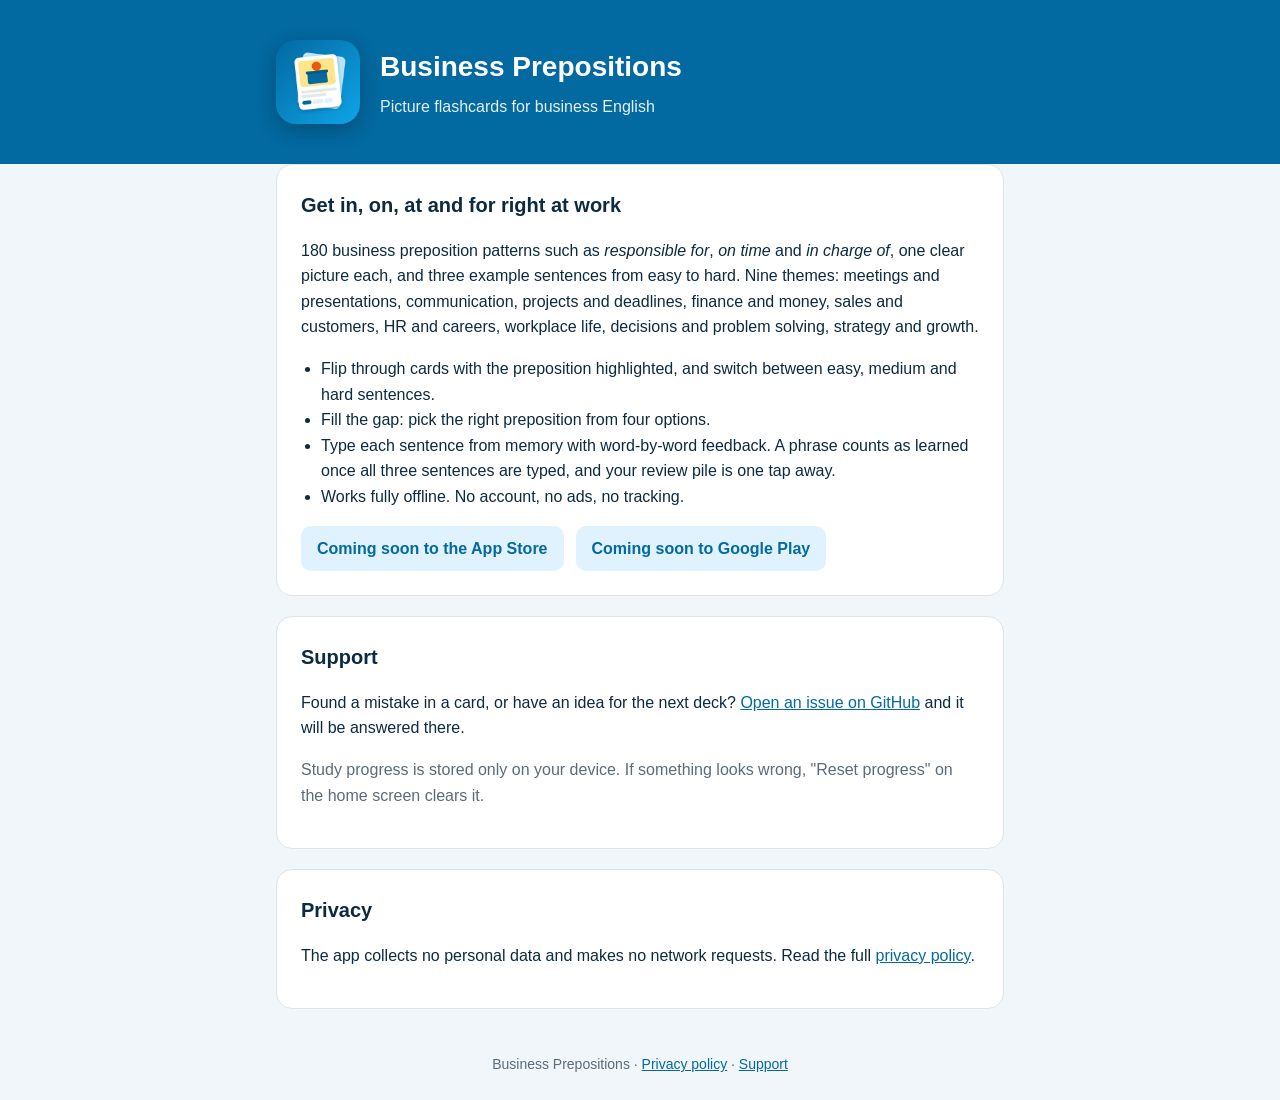
==== index.html @ f5742f37 "Landing page, support and privacy policy for Business Prepositions Co-Authored-By: Claude Opus 5.5 <" ====
<!doctype html>
<html lang="en">
<head>
<meta charset="utf-8">
<meta name="viewport" content="width=device-width, initial-scale=1">
<title>Business Prepositions</title>
<meta name="description" content="Picture flashcards for 180 business English preposition patterns with three graded example sentences each. Works offline, no ads, no tracking.">
<link rel="icon" href="icon.png">
<link rel="stylesheet" href="styles.css">
</head>
<body>
<header><div class="wrap">
<img src="icon.png" alt="Business Prepositions app icon">
<div><h1>Business Prepositions</h1><p>Picture flashcards for business English</p></div>
</div></header>
<main class="wrap">
<section>
<h2>Get in, on, at and for right at work</h2>
<p>180 business preposition patterns such as <em>responsible for</em>, <em>on time</em> and <em>in charge of</em>, one clear picture each, and three example sentences from easy to hard. Nine themes: meetings and presentations, communication, projects and deadlines, finance and money, sales and customers, HR and careers, workplace life, decisions and problem solving, strategy and growth.</p>
<ul>
<li>Flip through cards with the preposition highlighted, and switch between easy, medium and hard sentences.</li>
<li>Fill the gap: pick the right preposition from four options.</li>
<li>Type each sentence from memory with word-by-word feedback. A phrase counts as learned once all three sentences are typed, and your review pile is one tap away.</li>
<li>Works fully offline. No account, no ads, no tracking.</li>
</ul>
<div class="badges">
<span class="badge">Coming soon to the App Store</span>
<span class="badge">Coming soon to Google Play</span>
</div>
</section>
<section id="support">
<h2>Support</h2>
<p>Found a mistake in a card, or have an idea for the next deck? <a href="https://github.com/serkan-uz/business-prepositions/issues">Open an issue on GitHub</a> and it will be answered there.</p>
<p class="muted">Study progress is stored only on your device. If something looks wrong, "Reset progress" on the home screen clears it.</p>
</section>
<section>
<h2>Privacy</h2>
<p>The app collects no personal data and makes no network requests. Read the full <a href="privacy.html">privacy policy</a>.</p>
</section>
</main>
<footer>Business Prepositions · <a href="privacy.html">Privacy policy</a> · <a href="#support">Support</a></footer>
</body>
</html>
---- styles.css ----
:root{--bg:#F1F6FA;--card:#fff;--ink:#0C2B40;--muted:#5B6B78;--brand:#0369A1;--line:#DCE5EC}
*{box-sizing:border-box}body{margin:0;font-family:-apple-system,BlinkMacSystemFont,"Segoe UI",Roboto,Helvetica,Arial,sans-serif;background:var(--bg);color:var(--ink);line-height:1.6}
header{background:var(--brand);color:#fff;padding:40px 16px}header .wrap{display:flex;align-items:center;gap:20px}
header img{width:84px;height:84px;border-radius:20px;box-shadow:0 6px 20px rgba(0,0,0,.25)}
header h1{margin:0;font-size:28px}header p{margin:4px 0 0;opacity:.9}
.wrap{max-width:760px;margin:0 auto;padding:0 16px}main{padding:32px 0 64px}
section{background:var(--card);border:1px solid var(--line);border-radius:16px;padding:24px;margin-bottom:20px}
h2{margin-top:0;font-size:20px}h3{font-size:16px;margin-bottom:4px}ul{padding-left:20px}
a{color:var(--brand)}footer{color:var(--muted);font-size:14px;text-align:center;padding:24px 16px}
.badges{display:flex;gap:12px;flex-wrap:wrap;margin-top:16px}.badge{display:inline-block;background:#E0F2FE;color:var(--brand);border-radius:10px;padding:10px 16px;font-weight:600;text-decoration:none}
.muted{color:var(--muted)}
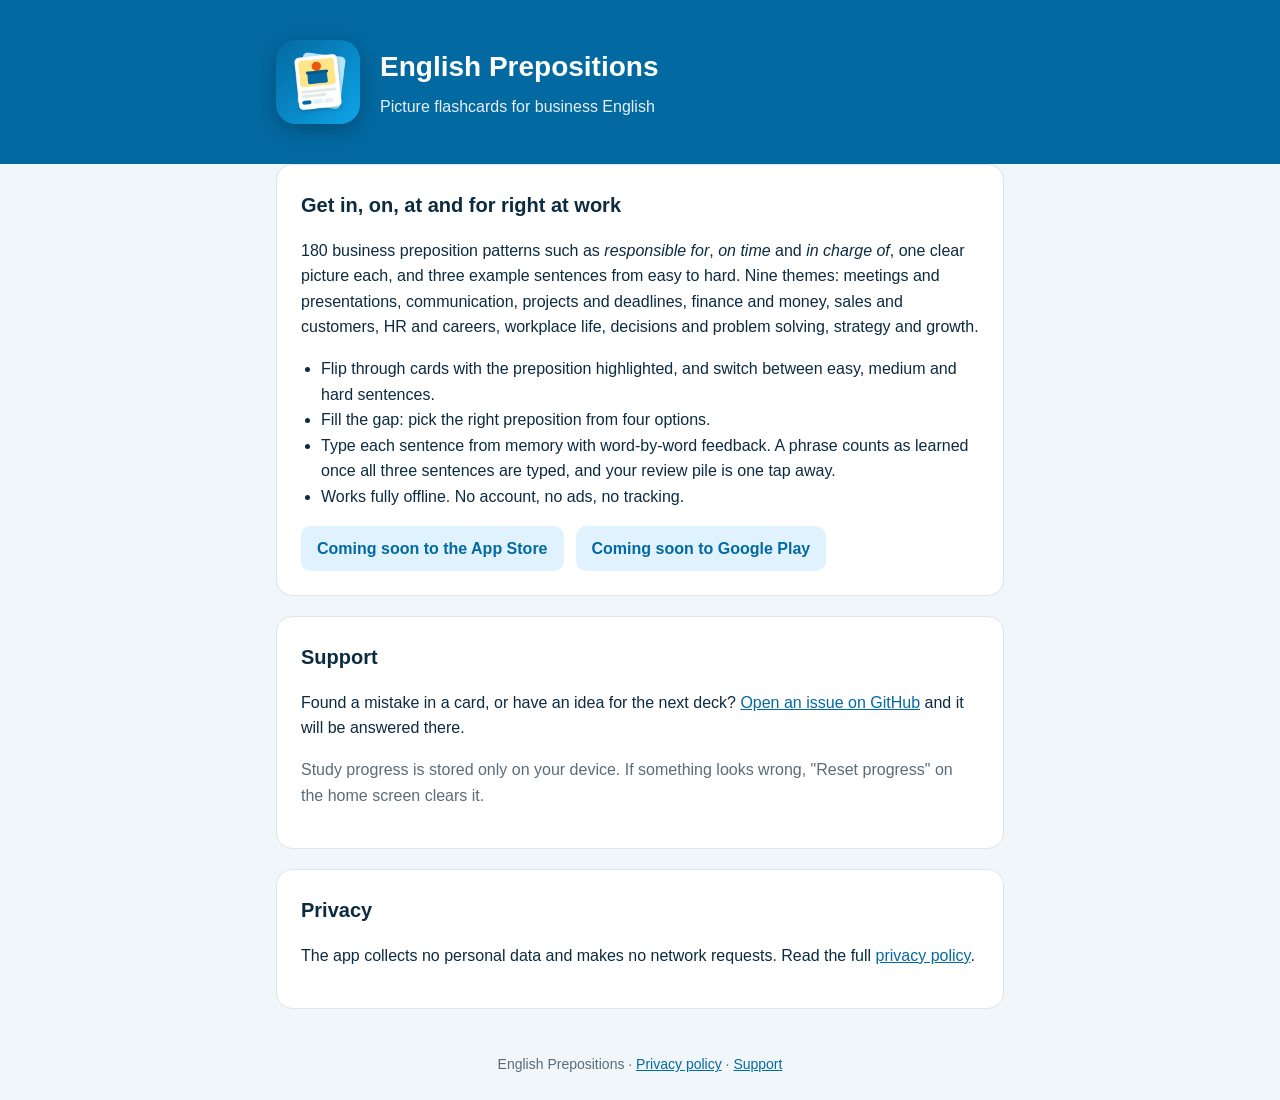
==== commit be31b73d: "Rename the app to English Prepositions Co-Authored-By: Claude Opus 5.5 <noreply@anthropic.com>" ====
--- a/index.html
+++ b/index.html
@@ -3,15 +3,15 @@
 <head>
 <meta charset="utf-8">
 <meta name="viewport" content="width=device-width, initial-scale=1">
-<title>Business Prepositions</title>
+<title>English Prepositions</title>
 <meta name="description" content="Picture flashcards for 180 business English preposition patterns with three graded example sentences each. Works offline, no ads, no tracking.">
 <link rel="icon" href="icon.png">
 <link rel="stylesheet" href="styles.css">
 </head>
 <body>
 <header><div class="wrap">
-<img src="icon.png" alt="Business Prepositions app icon">
-<div><h1>Business Prepositions</h1><p>Picture flashcards for business English</p></div>
+<img src="icon.png" alt="English Prepositions app icon">
+<div><h1>English Prepositions</h1><p>Picture flashcards for business English</p></div>
 </div></header>
 <main class="wrap">
 <section>
@@ -38,6 +38,6 @@
 <p>The app collects no personal data and makes no network requests. Read the full <a href="privacy.html">privacy policy</a>.</p>
 </section>
 </main>
-<footer>Business Prepositions · <a href="privacy.html">Privacy policy</a> · <a href="#support">Support</a></footer>
+<footer>English Prepositions · <a href="privacy.html">Privacy policy</a> · <a href="#support">Support</a></footer>
 </body>
 </html>
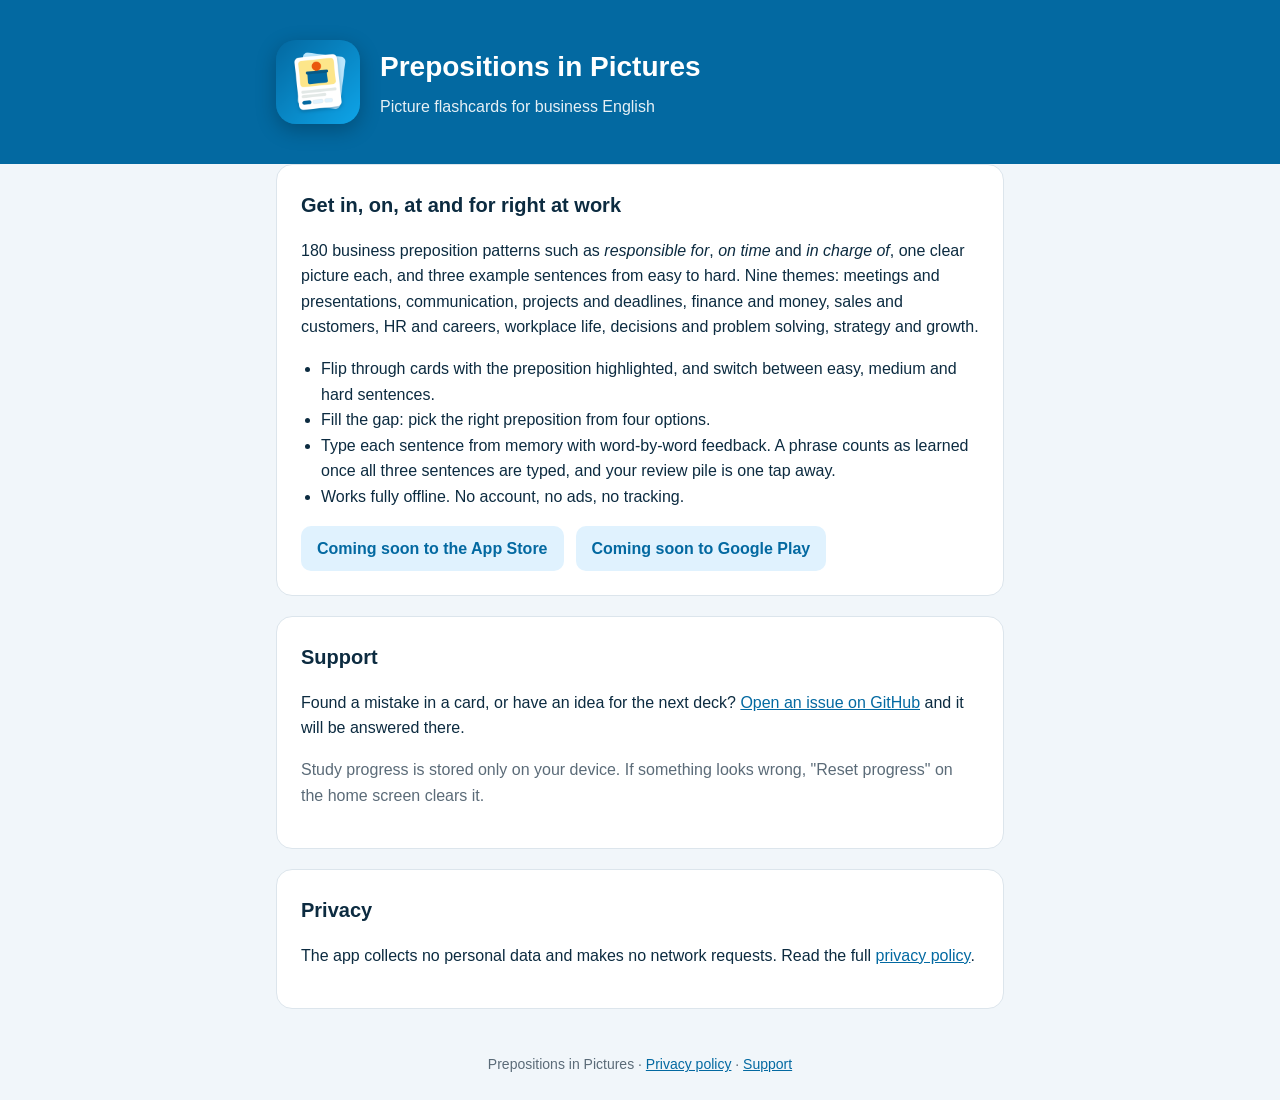
==== commit 12daf826: "Use the store name Prepositions in Pictures Co-Authored-By: Claude Opus 5.5 <noreply@anthropic.com>" ====
--- a/index.html
+++ b/index.html
@@ -3,15 +3,15 @@
 <head>
 <meta charset="utf-8">
 <meta name="viewport" content="width=device-width, initial-scale=1">
-<title>English Prepositions</title>
+<title>Prepositions in Pictures</title>
 <meta name="description" content="Picture flashcards for 180 business English preposition patterns with three graded example sentences each. Works offline, no ads, no tracking.">
 <link rel="icon" href="icon.png">
 <link rel="stylesheet" href="styles.css">
 </head>
 <body>
 <header><div class="wrap">
-<img src="icon.png" alt="English Prepositions app icon">
-<div><h1>English Prepositions</h1><p>Picture flashcards for business English</p></div>
+<img src="icon.png" alt="Prepositions in Pictures app icon">
+<div><h1>Prepositions in Pictures</h1><p>Picture flashcards for business English</p></div>
 </div></header>
 <main class="wrap">
 <section>
@@ -38,6 +38,6 @@
 <p>The app collects no personal data and makes no network requests. Read the full <a href="privacy.html">privacy policy</a>.</p>
 </section>
 </main>
-<footer>English Prepositions · <a href="privacy.html">Privacy policy</a> · <a href="#support">Support</a></footer>
+<footer>Prepositions in Pictures · <a href="privacy.html">Privacy policy</a> · <a href="#support">Support</a></footer>
 </body>
 </html>
